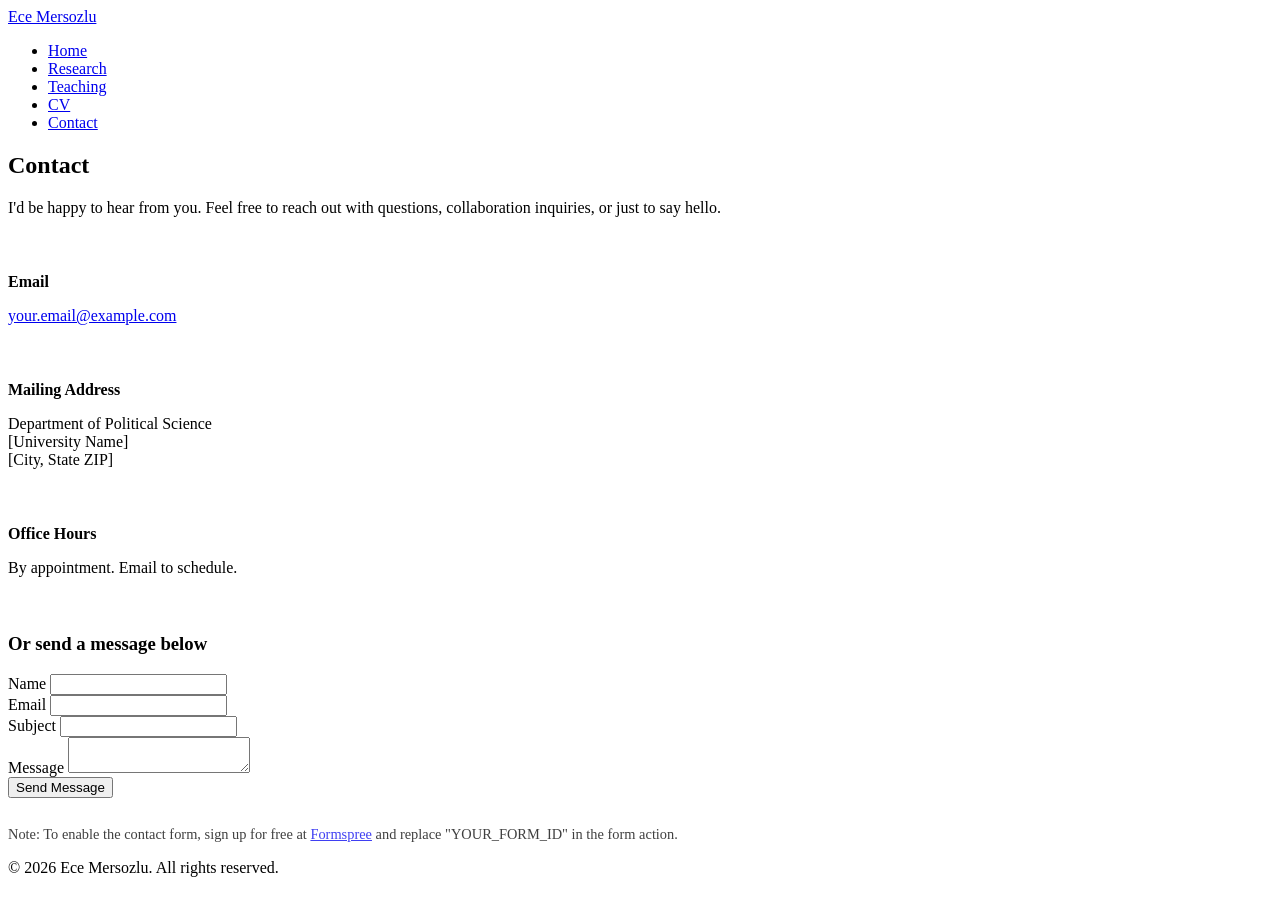
==== contact.html @ e6f03729 "Create contact page with email, address, and contact form" ====
<!DOCTYPE html>
<html lang="en">
<head>
    <meta charset="UTF-8">
    <meta name="viewport" content="width=device-width, initial-scale=1.0">
    <title>Contact — Ece Mersozlu</title>
    <link rel="stylesheet" href="style.css">
</head>
<body>
    <nav class="navbar">
        <div class="nav-container">
            <a href="index.html" class="nav-logo">Ece Mersozlu</a>
            <ul class="nav-menu">
                <li><a href="index.html" class="nav-link">Home</a></li>
                <li><a href="research.html" class="nav-link">Research</a></li>
                <li><a href="teaching.html" class="nav-link">Teaching</a></li>
                <li><a href="cv.html" class="nav-link">CV</a></li>
                <li><a href="contact.html" class="nav-link active">Contact</a></li>
            </ul>
        </div>
    </nav>

    <main class="container">
        <section class="contact-section">
            <h2>Contact</h2>
            
            <p>I'd be happy to hear from you. Feel free to reach out with questions, collaboration inquiries, or just to say hello.</p>

            <div style="margin: 2.5em 0; display: flex; flex-direction: column; gap: 1.5em;">
                <div>
                    <p style="margin-bottom: 0.5em; font-weight: 500;"><strong>Email</strong></p>
                    <p><a href="mailto:your.email@example.com">your.email@example.com</a></p>
                </div>

                <div>
                    <p style="margin-bottom: 0.5em; font-weight: 500;"><strong>Mailing Address</strong></p>
                    <p>
                        Department of Political Science<br>
                        [University Name]<br>
                        [City, State ZIP]
                    </p>
                </div>

                <div>
                    <p style="margin-bottom: 0.5em; font-weight: 500;"><strong>Office Hours</strong></p>
                    <p>By appointment. Email to schedule.</p>
                </div>
            </div>

            <h3>Or send a message below</h3>

            <form method="POST" action="https://formspree.io/f/YOUR_FORM_ID">
                <div class="form-group">
                    <label for="name">Name</label>
                    <input type="text" id="name" name="name" required>
                </div>

                <div class="form-group">
                    <label for="email">Email</label>
                    <input type="email" id="email" name="email" required>
                </div>

                <div class="form-group">
                    <label for="subject">Subject</label>
                    <input type="text" id="subject" name="subject" required>
                </div>

                <div class="form-group">
                    <label for="message">Message</label>
                    <textarea id="message" name="message" required></textarea>
                </div>

                <button type="submit">Send Message</button>
            </form>

            <p style="margin-top: 2em; font-size: 0.9em; opacity: 0.75;">
                Note: To enable the contact form, sign up for free at <a href="https://formspree.io/" target="_blank">Formspree</a> 
                and replace "YOUR_FORM_ID" in the form action.
            </p>
        </section>
    </main>

    <footer>
        <p>&copy; 2026 Ece Mersozlu. All rights reserved.</p>
    </footer>
</body>
</html>
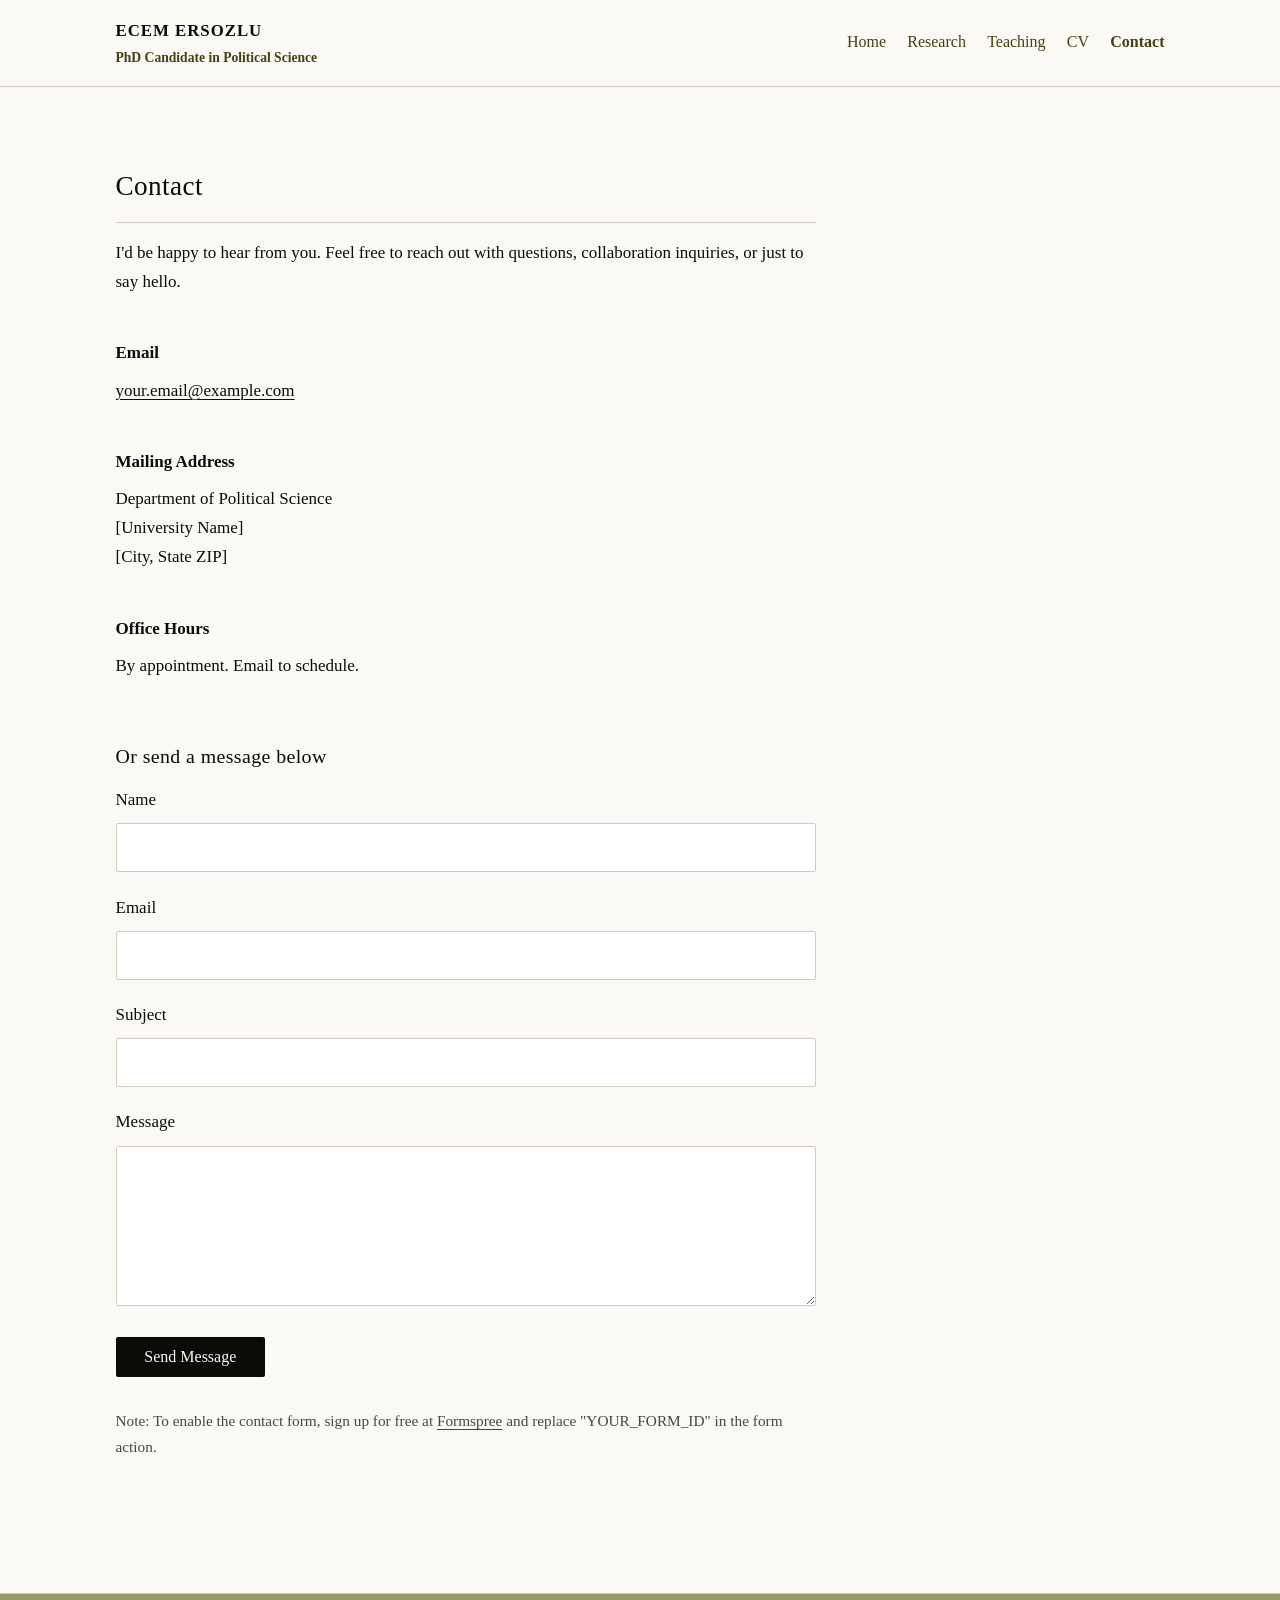
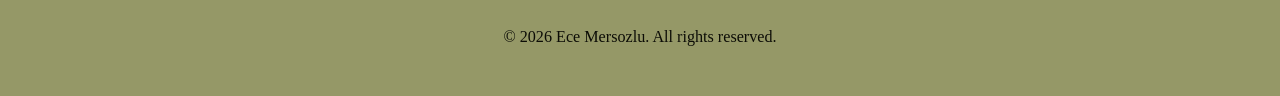
==== commit 37699229: "Update layout and styles: larger serif typography, primary text slightly darker than #111509, second" ====
--- a/contact.html
+++ b/contact.html
@@ -3,13 +3,16 @@
 <head>
     <meta charset="UTF-8">
     <meta name="viewport" content="width=device-width, initial-scale=1.0">
-    <title>Contact — Ece Mersozlu</title>
+    <title>Contact — ECEM ERSOZLU</title>
     <link rel="stylesheet" href="style.css">
 </head>
 <body>
     <nav class="navbar">
         <div class="nav-container">
-            <a href="index.html" class="nav-logo">Ece Mersozlu</a>
+            <a href="index.html" class="nav-logo">
+                <span class="nav-logo-line1">ECEM ERSOZLU</span>
+                <span class="nav-logo-line2">PhD Candidate in Political Science</span>
+            </a>
             <ul class="nav-menu">
                 <li><a href="index.html" class="nav-link">Home</a></li>
                 <li><a href="research.html" class="nav-link">Research</a></li>
--- a/style.css
+++ b/style.css
@@ -0,0 +1,267 @@
+/* ===== CSS Reset ===== */
+* {
+    margin: 0;
+    padding: 0;
+    box-sizing: border-box;
+}
+
+/* ===== Root & Variables ===== */
+:root {
+    --bg-color: #faf9f6;
+    --primary-text: #0c0c06; /* slightly darker than #111509 */
+    --secondary-color: #46400A; /* dark olive */
+    --secondary-bg: #959867; /* light earthy olive for backgrounds */
+    --accent-border: #D4C9BC;
+    --serif-font: 'Georgia', 'Garamond', serif;
+}
+
+/* ===== Typography ===== */
+body {
+    font-family: var(--serif-font);
+    background-color: var(--bg-color);
+    color: var(--primary-text);
+    line-height: 1.7; /* larger spacing for readability */
+    font-size: 17px; /* make everything a bit bigger */
+}
+
+h1, h2, h3, h4, h5, h6 {
+    font-family: var(--serif-font);
+    margin-top: 1.25em;
+    margin-bottom: 0.6em;
+    font-weight: normal;
+    letter-spacing: 0.4px;
+    color: var(--primary-text);
+}
+
+h1 {
+    font-size: 2.6em; /* larger */
+    margin-top: 0.4em;
+    margin-bottom: 0.2em;
+}
+
+h2 {
+    font-size: 1.6em;
+    border-bottom: 1px solid var(--accent-border);
+    padding-bottom: 0.45em;
+}
+
+p {
+    margin-bottom: 1em;
+    color: var(--primary-text);
+}
+
+a {
+    color: var(--primary-text);
+    text-decoration: underline;
+    text-decoration-thickness: 1px;
+    text-underline-offset: 3px;
+    transition: opacity 0.18s ease;
+}
+
+a:hover {
+    opacity: 0.75;
+}
+
+/* ===== Navigation ===== */
+.navbar {
+    background-color: var(--bg-color);
+    border-bottom: 1px solid var(--accent-border);
+    position: sticky;
+    top: 0;
+    z-index: 100;
+}
+
+.nav-container {
+    max-width: 1100px;
+    margin: 0 auto;
+    padding: 1em 1.5em;
+    display: flex;
+    justify-content: space-between;
+    align-items: center;
+}
+
+.nav-logo {
+    font-family: var(--serif-font);
+    text-decoration: none;
+    font-weight: 700;
+    color: var(--primary-text);
+    display: inline-block;
+}
+
+.nav-logo-line1 {
+    display: block;
+    font-size: 1.05rem;
+    letter-spacing: 1px;
+    text-transform: uppercase;
+}
+
+.nav-logo-line2 {
+    display: block;
+    font-size: 0.85rem;
+    color: var(--secondary-color);
+    text-align: center;
+}
+
+.nav-container .nav-menu {
+    display: flex;
+    list-style: none;
+    gap: 1.25em;
+}
+
+.nav-link {
+    text-decoration: none;
+    font-size: 1rem;
+    position: relative;
+    transition: opacity 0.18s ease;
+    color: var(--secondary-color);
+}
+
+.nav-link:hover {
+    opacity: 0.8;
+}
+
+.nav-link.active {
+    font-weight: 600;
+}
+
+/* ===== Layout ===== */
+.container {
+    max-width: 1100px;
+    margin: 0 auto;
+    padding: 2.5em 1.5em;
+}
+
+/* ===== Intro Two-column ===== */
+.intro {
+    display: flex;
+    gap: 2.5rem;
+    align-items: flex-start;
+    margin-bottom: 2.5em;
+}
+
+.intro-left {
+    flex: 0 0 320px; /* slightly wider left column */
+    display: flex;
+    flex-direction: column;
+    gap: 1rem;
+}
+
+.intro-right {
+    flex: 1 1 auto;
+}
+
+.profile-image {
+    width: 180px;
+    height: 180px;
+    object-fit: cover;
+    display: block;
+    border: 1px solid var(--accent-border);
+    /* square image (no border-radius) */
+}
+
+.profile-info h1 {
+    margin: 0;
+    font-size: 1.6rem;
+    color: var(--primary-text);
+}
+
+.subtitle {
+    margin: 0.2rem 0 0.3rem 0;
+    color: var(--secondary-color);
+}
+
+.university {
+    margin: 0 0 0.6rem 0;
+    color: var(--secondary-color);
+    font-style: normal;
+}
+
+.profile-links {
+    display: flex;
+    flex-direction: column;
+    gap: 0.5rem;
+}
+
+.profile-link {
+    display: inline-block;
+    padding: 0.35rem 0.6rem;
+    color: var(--secondary-color);
+    text-decoration: none;
+    border-radius: 3px;
+    font-size: 1rem;
+}
+
+.profile-link:hover {
+    background: rgba(70,64,10,0.06);
+}
+
+/* ===== Bio & Content Sections ===== */
+.bio, .research-section, .teaching-section, .cv-section, .contact-section {
+    margin-bottom: 2.5em;
+}
+
+.bio p, .research-section p, .teaching-section p, .cv-section p {
+    max-width: 760px;
+    margin-left: 0;
+}
+
+/* ===== Footer ===== */
+footer {
+    background-color: var(--secondary-bg);
+    border-top: 1px solid var(--accent-border);
+    padding: 1.8em;
+    text-align: center;
+    font-size: 0.95em;
+    margin-top: 3em;
+    color: var(--primary-text);
+}
+
+/* ===== Other content styles preserved ===== */
+.paper { margin-bottom: 2em; padding-bottom: 2em; border-bottom: 1px solid var(--accent-border); }
+.paper:last-child { border-bottom: none; margin-bottom: 0; padding-bottom: 0; }
+.paper-title { font-family: var(--serif-font); font-size: 1.25em; margin-bottom: 0.5em; margin-top: 0; }
+.paper-meta { font-size: 0.95em; font-style: italic; margin-bottom: 0.75em; color: var(--primary-text); opacity: 0.9; }
+.paper-abstract { font-size: 1rem; line-height: 1.7; margin-bottom: 0.75em; }
+.paper-links { display: flex; gap: 1.25em; flex-wrap: wrap; }
+.paper-link { font-size: 1rem; text-decoration: underline; text-decoration-thickness: 1px; text-underline-offset: 4px; }
+
+.course { margin-bottom: 1.75em; padding-bottom: 1.75em; border-bottom: 1px solid var(--accent-border); }
+.course:last-child { border-bottom: none; margin-bottom: 0; padding-bottom: 0; }
+.course-title { font-family: var(--serif-font); font-size: 1.05em; margin-bottom: 0.25em; margin-top: 0; }
+.course-role { font-size: 0.95em; font-style: italic; margin-bottom: 0.5em; opacity: 0.85; }
+.course-description { font-size: 1rem; line-height: 1.6; }
+
+.cv-section h3 { margin-top: 1.75em; }
+.cv-item { margin-bottom: 1.1em; }
+.cv-item-title { font-family: var(--serif-font); font-weight: 600; margin-bottom: 0.25em; }
+.cv-item-meta { font-size: 0.95em; font-style: italic; opacity: 0.85; margin-bottom: 0.5em; }
+.cv-item-description { font-size: 1rem; margin-bottom: 0.5em; }
+
+.contact-section { max-width: 700px; }
+.form-group { margin-bottom: 1.25em; }
+label { display: block; margin-bottom: 0.5em; font-weight: 500; font-family: var(--serif-font); }
+input[type="text"], input[type="email"], textarea { width: 100%; padding: 0.9em; border: 1px solid var(--accent-border); background-color: white; color: var(--primary-text); font-family: var(--serif-font); font-size: 1rem; border-radius: 2px; }
+textarea { resize: vertical; min-height: 160px; }
+input[type="text"]:focus, input[type="email"]:focus, textarea:focus { outline: none; border-color: var(--primary-text); box-shadow: 0 0 0 2px rgba(0, 0, 0, 0.04); }
+button { background-color: var(--primary-text); color: var(--bg-color); padding: 0.7em 1.8em; border: none; border-radius: 2px; font-family: var(--serif-font); font-size: 1rem; cursor: pointer; transition: opacity 0.18s ease; }
+button:hover { opacity: 0.88; }
+
+/* ===== Responsive Design ===== */
+@media (max-width: 900px) {
+    .intro { flex-direction: column; }
+    .intro-left { flex: none; align-items: center; text-align: center; }
+    .intro-right { width: 100%; }
+    .profile-image { width: 160px; height: 160px; }
+    .nav-container { max-width: 100%; padding: 1em; }
+    .nav-logo-line1 { text-align: center; }
+}
+
+@media (max-width: 480px) {
+    body { font-size: 16px; }
+    h1 { font-size: 1.6em; }
+    .nav-menu { flex-direction: column; gap: 0.8em; font-size: 0.95em; }
+    .container { padding: 1em 0.9em; }
+    .profile-image { width: 140px; height: 140px; }
+    .profile-links { flex-direction: row; gap: 0.6rem; flex-wrap: wrap; justify-content: center; }
+    .profile-link { display: inline-block; }
+}
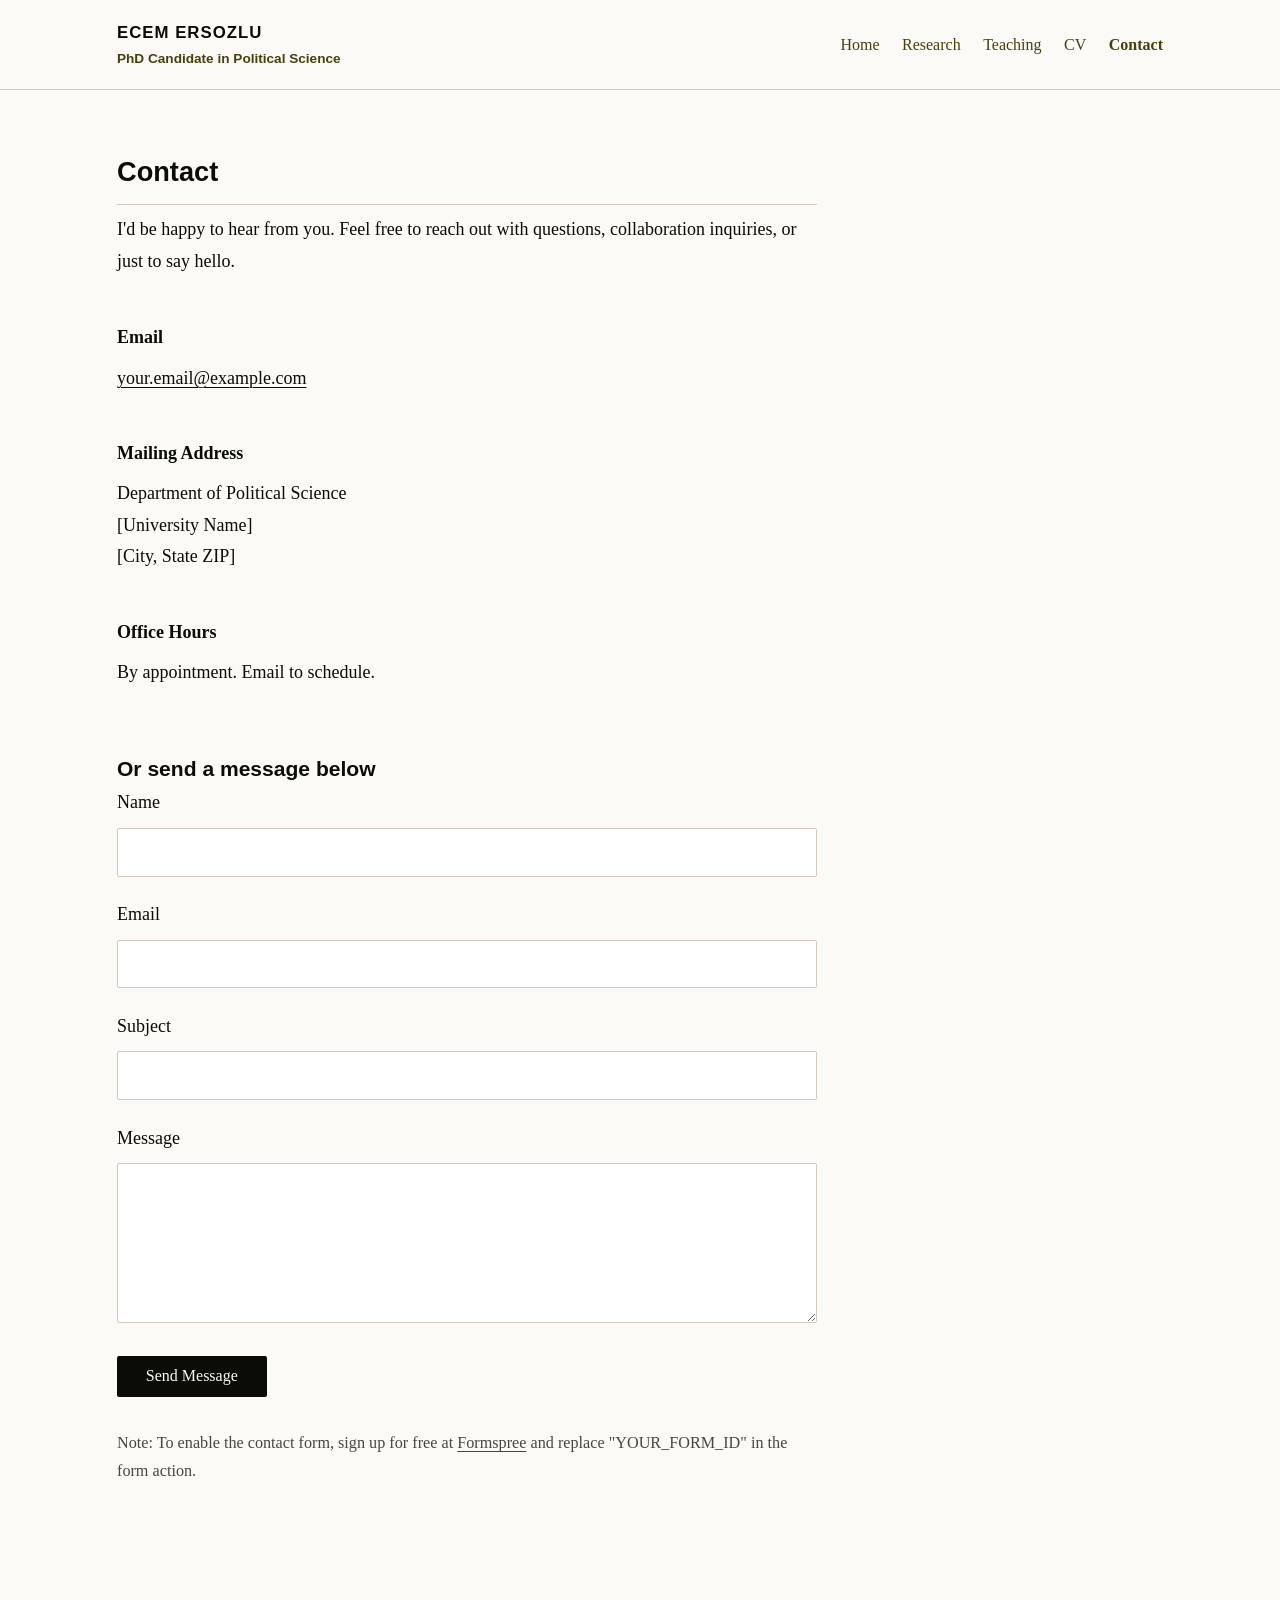
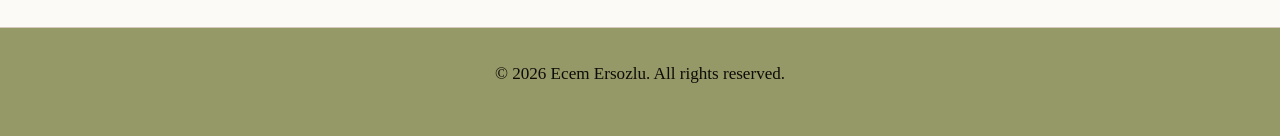
==== commit 2203c153: "Refine header/footer and layout per user: two-line sans nav logo on all pages, mix serif/sans fonts," ====
--- a/contact.html
+++ b/contact.html
@@ -3,7 +3,7 @@
 <head>
     <meta charset="UTF-8">
     <meta name="viewport" content="width=device-width, initial-scale=1.0">
-    <title>Contact — ECEM ERSOZLU</title>
+    <title>Contact — Ecem Ersozlu</title>
     <link rel="stylesheet" href="style.css">
 </head>
 <body>
@@ -84,7 +84,7 @@
     </main>
 
     <footer>
-        <p>&copy; 2026 Ece Mersozlu. All rights reserved.</p>
+        <p>&copy; 2026 Ecem Ersozlu. All rights reserved.</p>
     </footer>
 </body>
 </html>
--- a/style.css
+++ b/style.css
@@ -7,12 +7,13 @@
 
 /* ===== Root & Variables ===== */
 :root {
-    --bg-color: #faf9f6;
+    --bg-color: #fbfaf7; /* slightly lighter than before */
+    --serif-font: 'Georgia', 'Garamond', serif;
+    --sans-font: -apple-system, BlinkMacSystemFont, 'Segoe UI', 'Roboto', 'Helvetica Neue', Arial, sans-serif;
     --primary-text: #0c0c06; /* slightly darker than #111509 */
-    --secondary-color: #46400A; /* dark olive */
-    --secondary-bg: #959867; /* light earthy olive for backgrounds */
+    --secondary-color: #46400A; /* dark olive for accents */
+    --footer-bg: #959867; /* footer/background secondary */
     --accent-border: #D4C9BC;
-    --serif-font: 'Georgia', 'Garamond', serif;
 }
 
 /* ===== Typography ===== */
@@ -20,33 +21,31 @@
     font-family: var(--serif-font);
     background-color: var(--bg-color);
     color: var(--primary-text);
-    line-height: 1.7; /* larger spacing for readability */
-    font-size: 17px; /* make everything a bit bigger */
+    line-height: 1.75; /* larger spacing for readability */
+    font-size: 18px; /* make everything bigger */
 }
 
-h1, h2, h3, h4, h5, h6 {
-    font-family: var(--serif-font);
-    margin-top: 1.25em;
-    margin-bottom: 0.6em;
-    font-weight: normal;
-    letter-spacing: 0.4px;
+/* Titles (use sans) */
+h1.title, h2, h3, h4, h5 {
+    font-family: var(--sans-font);
     color: var(--primary-text);
 }
 
-h1 {
-    font-size: 2.6em; /* larger */
-    margin-top: 0.4em;
-    margin-bottom: 0.2em;
+h1.title {
+    font-size: 2.4rem;
+    margin: 0.2rem 0 0.3rem 0;
 }
 
 h2 {
-    font-size: 1.6em;
+    font-size: 1.7rem;
+    margin-top: 0.8rem;
+    margin-bottom: 0.6rem;
     border-bottom: 1px solid var(--accent-border);
-    padding-bottom: 0.45em;
+    padding-bottom: 0.5rem;
 }
 
 p {
-    margin-bottom: 1em;
+    margin-bottom: 1.05rem;
     color: var(--primary-text);
 }
 
@@ -58,168 +57,52 @@
     transition: opacity 0.18s ease;
 }
 
-a:hover {
-    opacity: 0.75;
-}
+a:hover { opacity: 0.75; }
 
 /* ===== Navigation ===== */
-.navbar {
-    background-color: var(--bg-color);
-    border-bottom: 1px solid var(--accent-border);
-    position: sticky;
-    top: 0;
-    z-index: 100;
-}
+.navbar { background-color: var(--bg-color); border-bottom: 1px solid var(--accent-border); position: sticky; top: 0; z-index: 100; }
 
-.nav-container {
-    max-width: 1100px;
-    margin: 0 auto;
-    padding: 1em 1.5em;
-    display: flex;
-    justify-content: space-between;
-    align-items: center;
-}
+.nav-container { max-width: 1100px; margin: 0 auto; padding: 1em 1.5em; display: flex; justify-content: space-between; align-items: center; gap: 2rem; }
 
-.nav-logo {
-    font-family: var(--serif-font);
-    text-decoration: none;
-    font-weight: 700;
-    color: var(--primary-text);
-    display: inline-block;
-}
+/* Nav logo: use sans */
+.nav-logo { font-family: var(--sans-font); text-decoration: none; font-weight: 700; color: var(--primary-text); display: inline-block; }
+.nav-logo-line1 { display: block; font-size: 1.05rem; letter-spacing: 1px; text-transform: uppercase; }
+.nav-logo-line2 { display: block; font-size: 0.85rem; color: var(--secondary-color); text-align: center; }
 
-.nav-logo-line1 {
-    display: block;
-    font-size: 1.05rem;
-    letter-spacing: 1px;
-    text-transform: uppercase;
-}
-
-.nav-logo-line2 {
-    display: block;
-    font-size: 0.85rem;
-    color: var(--secondary-color);
-    text-align: center;
-}
-
-.nav-container .nav-menu {
-    display: flex;
-    list-style: none;
-    gap: 1.25em;
-}
-
-.nav-link {
-    text-decoration: none;
-    font-size: 1rem;
-    position: relative;
-    transition: opacity 0.18s ease;
-    color: var(--secondary-color);
-}
-
-.nav-link:hover {
-    opacity: 0.8;
-}
-
-.nav-link.active {
-    font-weight: 600;
-}
+/* Nav menu: keep serif */
+.nav-menu { display: flex; list-style: none; gap: 1.25em; }
+.nav-link { font-family: var(--serif-font); text-decoration: none; font-size: 1rem; color: var(--secondary-color); transition: opacity 0.18s ease; }
+.nav-link:hover { opacity: 0.8; }
+.nav-link.active { font-weight: 600; }
 
 /* ===== Layout ===== */
-.container {
-    max-width: 1100px;
-    margin: 0 auto;
-    padding: 2.5em 1.5em;
-}
+.container { max-width: 1100px; margin: 0 auto; padding: 2.5em 1.5em; }
 
 /* ===== Intro Two-column ===== */
-.intro {
-    display: flex;
-    gap: 2.5rem;
-    align-items: flex-start;
-    margin-bottom: 2.5em;
-}
+.intro { display: flex; gap: 1.25rem; align-items: flex-start; margin-bottom: 2.5em; }
+.intro-left { flex: 0 0 320px; display: flex; flex-direction: column; gap: 0.4rem; }
+.intro-right { flex: 1 1 auto; }
 
-.intro-left {
-    flex: 0 0 320px; /* slightly wider left column */
-    display: flex;
-    flex-direction: column;
-    gap: 1rem;
-}
+.profile-image { width: 180px; height: 180px; object-fit: cover; display: block; border: 1px solid var(--accent-border); }
 
-.intro-right {
-    flex: 1 1 auto;
-}
+.profile-info h1.title { margin: 0; }
+.university { margin: 0; color: var(--secondary-color); font-style: normal; }
 
-.profile-image {
-    width: 180px;
-    height: 180px;
-    object-fit: cover;
-    display: block;
-    border: 1px solid var(--accent-border);
-    /* square image (no border-radius) */
-}
-
-.profile-info h1 {
-    margin: 0;
-    font-size: 1.6rem;
-    color: var(--primary-text);
-}
-
-.subtitle {
-    margin: 0.2rem 0 0.3rem 0;
-    color: var(--secondary-color);
-}
-
-.university {
-    margin: 0 0 0.6rem 0;
-    color: var(--secondary-color);
-    font-style: normal;
-}
-
-.profile-links {
-    display: flex;
-    flex-direction: column;
-    gap: 0.5rem;
-}
-
-.profile-link {
-    display: inline-block;
-    padding: 0.35rem 0.6rem;
-    color: var(--secondary-color);
-    text-decoration: none;
-    border-radius: 3px;
-    font-size: 1rem;
-}
-
-.profile-link:hover {
-    background: rgba(70,64,10,0.06);
-}
+.profile-links { display: flex; flex-direction: column; gap: 0.5rem; margin-top: 0.6rem; }
+.profile-link { display: inline-block; padding: 0.35rem 0.6rem; color: var(--secondary-color); text-decoration: none; border-radius: 3px; font-size: 1rem; }
+.profile-link:hover { background: rgba(70,64,10,0.06); }
 
 /* ===== Bio & Content Sections ===== */
-.bio, .research-section, .teaching-section, .cv-section, .contact-section {
-    margin-bottom: 2.5em;
-}
-
-.bio p, .research-section p, .teaching-section p, .cv-section p {
-    max-width: 760px;
-    margin-left: 0;
-}
+.bio, .research-section, .teaching-section, .cv-section, .contact-section { margin-bottom: 2.5em; }
+.bio p, .research-section p, .teaching-section p, .cv-section p { max-width: 760px; margin-left: 0; }
 
 /* ===== Footer ===== */
-footer {
-    background-color: var(--secondary-bg);
-    border-top: 1px solid var(--accent-border);
-    padding: 1.8em;
-    text-align: center;
-    font-size: 0.95em;
-    margin-top: 3em;
-    color: var(--primary-text);
-}
+footer { background-color: var(--footer-bg); border-top: 1px solid var(--accent-border); padding: 1.8em; text-align: center; font-size: 0.95em; margin-top: 3em; color: var(--primary-text); }
 
 /* ===== Other content styles preserved ===== */
 .paper { margin-bottom: 2em; padding-bottom: 2em; border-bottom: 1px solid var(--accent-border); }
 .paper:last-child { border-bottom: none; margin-bottom: 0; padding-bottom: 0; }
-.paper-title { font-family: var(--serif-font); font-size: 1.25em; margin-bottom: 0.5em; margin-top: 0; }
+.paper-title { font-family: var(--sans-font); font-size: 1.25em; margin-bottom: 0.5em; margin-top: 0; }
 .paper-meta { font-size: 0.95em; font-style: italic; margin-bottom: 0.75em; color: var(--primary-text); opacity: 0.9; }
 .paper-abstract { font-size: 1rem; line-height: 1.7; margin-bottom: 0.75em; }
 .paper-links { display: flex; gap: 1.25em; flex-wrap: wrap; }
@@ -227,7 +110,7 @@
 
 .course { margin-bottom: 1.75em; padding-bottom: 1.75em; border-bottom: 1px solid var(--accent-border); }
 .course:last-child { border-bottom: none; margin-bottom: 0; padding-bottom: 0; }
-.course-title { font-family: var(--serif-font); font-size: 1.05em; margin-bottom: 0.25em; margin-top: 0; }
+.course-title { font-family: var(--sans-font); font-size: 1.05em; margin-bottom: 0.25em; margin-top: 0; }
 .course-role { font-size: 0.95em; font-style: italic; margin-bottom: 0.5em; opacity: 0.85; }
 .course-description { font-size: 1rem; line-height: 1.6; }
 
@@ -258,7 +141,7 @@
 
 @media (max-width: 480px) {
     body { font-size: 16px; }
-    h1 { font-size: 1.6em; }
+    h1.title { font-size: 1.6em; }
     .nav-menu { flex-direction: column; gap: 0.8em; font-size: 0.95em; }
     .container { padding: 1em 0.9em; }
     .profile-image { width: 140px; height: 140px; }
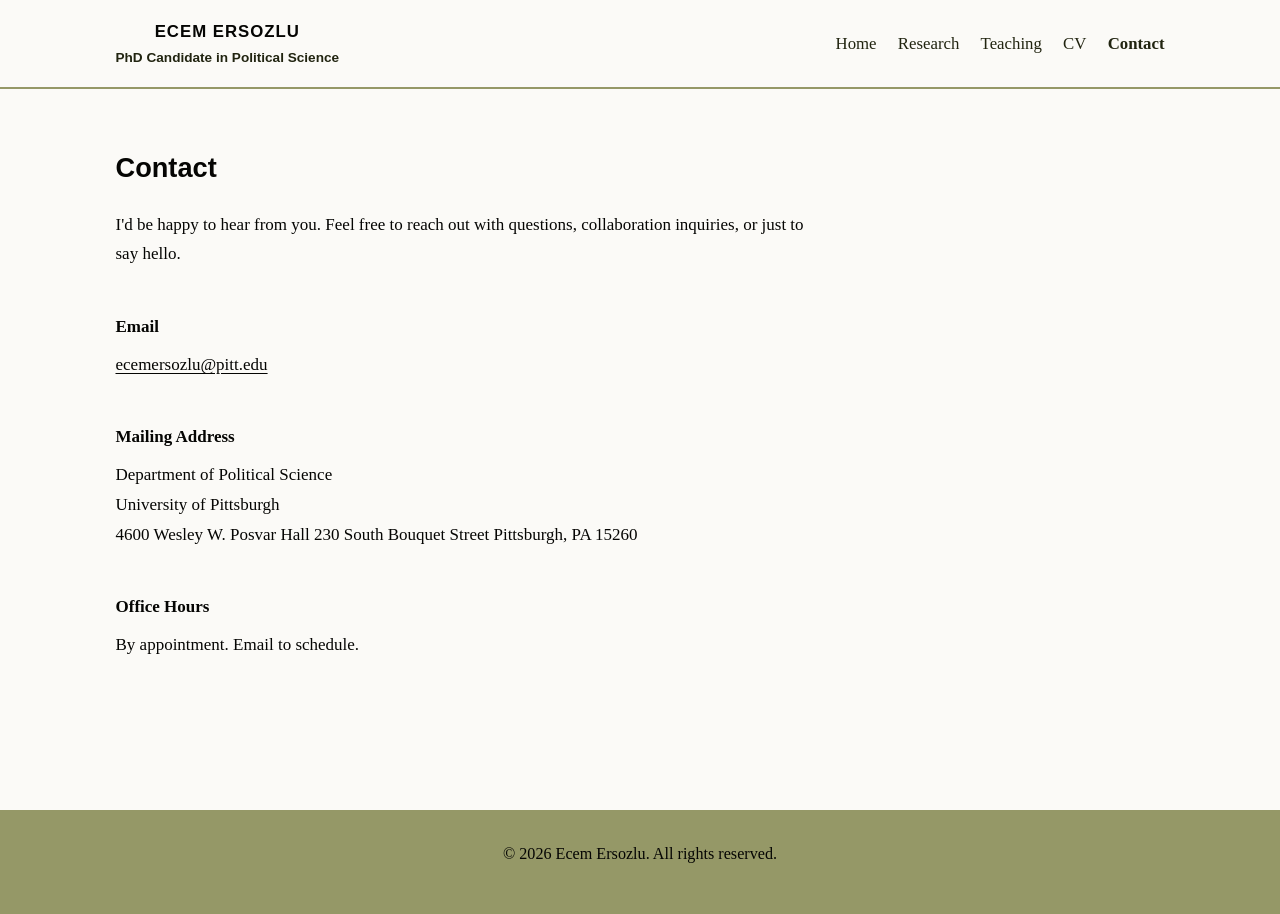
==== commit 6ce812c6: "Add files via upload" ====
--- a/contact.html
+++ b/contact.html
@@ -3,7 +3,7 @@
 <head>
     <meta charset="UTF-8">
     <meta name="viewport" content="width=device-width, initial-scale=1.0">
-    <title>Contact — Ecem Ersozlu</title>
+    <title>Ersozlu - Contact</title>
     <link rel="stylesheet" href="style.css">
 </head>
 <body>
@@ -32,15 +32,17 @@
             <div style="margin: 2.5em 0; display: flex; flex-direction: column; gap: 1.5em;">
                 <div>
                     <p style="margin-bottom: 0.5em; font-weight: 500;"><strong>Email</strong></p>
-                    <p><a href="mailto:your.email@example.com">your.email@example.com</a></p>
+                    <p><a href="mailto:ecemersozlu@pitt.edu">ecemersozlu@pitt.edu</a></p>
                 </div>
 
                 <div>
                     <p style="margin-bottom: 0.5em; font-weight: 500;"><strong>Mailing Address</strong></p>
                     <p>
                         Department of Political Science<br>
-                        [University Name]<br>
-                        [City, State ZIP]
+                        University of Pittsburgh<br>
+                        4600 Wesley W. Posvar Hall
+                        230 South Bouquet Street
+                        Pittsburgh, PA 15260
                     </p>
                 </div>
 
@@ -49,37 +51,6 @@
                     <p>By appointment. Email to schedule.</p>
                 </div>
             </div>
-
-            <h3>Or send a message below</h3>
-
-            <form method="POST" action="https://formspree.io/f/YOUR_FORM_ID">
-                <div class="form-group">
-                    <label for="name">Name</label>
-                    <input type="text" id="name" name="name" required>
-                </div>
-
-                <div class="form-group">
-                    <label for="email">Email</label>
-                    <input type="email" id="email" name="email" required>
-                </div>
-
-                <div class="form-group">
-                    <label for="subject">Subject</label>
-                    <input type="text" id="subject" name="subject" required>
-                </div>
-
-                <div class="form-group">
-                    <label for="message">Message</label>
-                    <textarea id="message" name="message" required></textarea>
-                </div>
-
-                <button type="submit">Send Message</button>
-            </form>
-
-            <p style="margin-top: 2em; font-size: 0.9em; opacity: 0.75;">
-                Note: To enable the contact form, sign up for free at <a href="https://formspree.io/" target="_blank">Formspree</a> 
-                and replace "YOUR_FORM_ID" in the form action.
-            </p>
         </section>
     </main>
 
--- a/style.css
+++ b/style.css
@@ -9,11 +9,11 @@
 :root {
     --bg-color: #fbfaf7; /* slightly lighter than before */
     --serif-font: 'Georgia', 'Garamond', serif;
-    --sans-font: -apple-system, BlinkMacSystemFont, 'Segoe UI', 'Roboto', 'Helvetica Neue', Arial, sans-serif;
-    --primary-text: #0c0c06; /* slightly darker than #111509 */
-    --secondary-color: #46400A; /* dark olive for accents */
+    --sans-font: 'Inter', 'Epilogue', 'Helvetica Neue', sans-serif;
+    --primary-text: #050503; /* slightly darker than #111509 */
+    --secondary-color: #212410; /* dark olive for accents */
     --footer-bg: #959867; /* footer/background secondary */
-    --accent-border: #D4C9BC;
+    --accent-border: #959867; /* updated as requested */
 }
 
 /* ===== Typography ===== */
@@ -22,7 +22,7 @@
     background-color: var(--bg-color);
     color: var(--primary-text);
     line-height: 1.75; /* larger spacing for readability */
-    font-size: 18px; /* make everything bigger */
+    font-size: 17px; /* make everything bigger */
 }
 
 /* Titles (use sans) */
@@ -32,7 +32,7 @@
 }
 
 h1.title {
-    font-size: 2.4rem;
+    font-size: 2rem;
     margin: 0.2rem 0 0.3rem 0;
 }
 
@@ -40,7 +40,6 @@
     font-size: 1.7rem;
     margin-top: 0.8rem;
     margin-bottom: 0.6rem;
-    border-bottom: 1px solid var(--accent-border);
     padding-bottom: 0.5rem;
 }
 
@@ -60,35 +59,38 @@
 a:hover { opacity: 0.75; }
 
 /* ===== Navigation ===== */
-.navbar { background-color: var(--bg-color); border-bottom: 1px solid var(--accent-border); position: sticky; top: 0; z-index: 100; }
+.navbar { background-color: var(--bg-color); border-bottom: 2px solid var(--accent-border); position: sticky; top: 0; z-index: 100; }
 
 .nav-container { max-width: 1100px; margin: 0 auto; padding: 1em 1.5em; display: flex; justify-content: space-between; align-items: center; gap: 2rem; }
 
-/* Nav logo: use sans */
-.nav-logo { font-family: var(--sans-font); text-decoration: none; font-weight: 700; color: var(--primary-text); display: inline-block; }
+/* Nav logo: use sans. Center the two lines relative to each other */
+.nav-logo { font-family: var(--sans-font); text-decoration: none; font-weight: 700; color: var(--primary-text); display: inline-block; text-align: center; }
 .nav-logo-line1 { display: block; font-size: 1.05rem; letter-spacing: 1px; text-transform: uppercase; }
 .nav-logo-line2 { display: block; font-size: 0.85rem; color: var(--secondary-color); text-align: center; }
 
 /* Nav menu: keep serif */
 .nav-menu { display: flex; list-style: none; gap: 1.25em; }
-.nav-link { font-family: var(--serif-font); text-decoration: none; font-size: 1rem; color: var(--secondary-color); transition: opacity 0.18s ease; }
+.nav-link { font-family: var(--serif-font); text-decoration: none; font-size: 1.05rem; color: var(--secondary-color); transition: opacity 0.18s ease; }
 .nav-link:hover { opacity: 0.8; }
-.nav-link.active { font-weight: 600; }
+.nav-link.active { font-weight: 900; }
 
 /* ===== Layout ===== */
 .container { max-width: 1100px; margin: 0 auto; padding: 2.5em 1.5em; }
 
 /* ===== Intro Two-column ===== */
-.intro { display: flex; gap: 1.25rem; align-items: flex-start; margin-bottom: 2.5em; }
-.intro-left { flex: 0 0 320px; display: flex; flex-direction: column; gap: 0.4rem; }
+.intro { display: flex; gap: 1.25rem; align-items: flex-start; margin-bottom: 2.5em; margin-top: 1em;}
+/* make vertical spacing in the left column lighter */
+.intro-left { flex: 0 0 320px; display: flex; flex-direction: column; gap: 0.3rem; }
 .intro-right { flex: 1 1 auto; }
 
-.profile-image { width: 180px; height: 180px; object-fit: cover; display: block; border: 1px solid var(--accent-border); }
+.profile-image { width: 200px; height: 200px; object-fit: cover; display: block; border: 0.5px solid var(--accent-border); }
 
 .profile-info h1.title { margin: 0; }
-.university { margin: 0; color: var(--secondary-color); font-style: normal; }
+.university { margin: 0; color: var(--secondary-color); font-style: bold; }
 
-.profile-links { display: flex; flex-direction: column; gap: 0.5rem; margin-top: 0.6rem; }
+/* bring text closer to photo: smaller top margin on profile-info and links */
+.profile-info { margin-top: 0.1rem; }
+.profile-links { display: flex; flex-direction: column; gap: 0.35rem; margin-top: 0.4rem; }
 .profile-link { display: inline-block; padding: 0.35rem 0.6rem; color: var(--secondary-color); text-decoration: none; border-radius: 3px; font-size: 1rem; }
 .profile-link:hover { background: rgba(70,64,10,0.06); }
 
